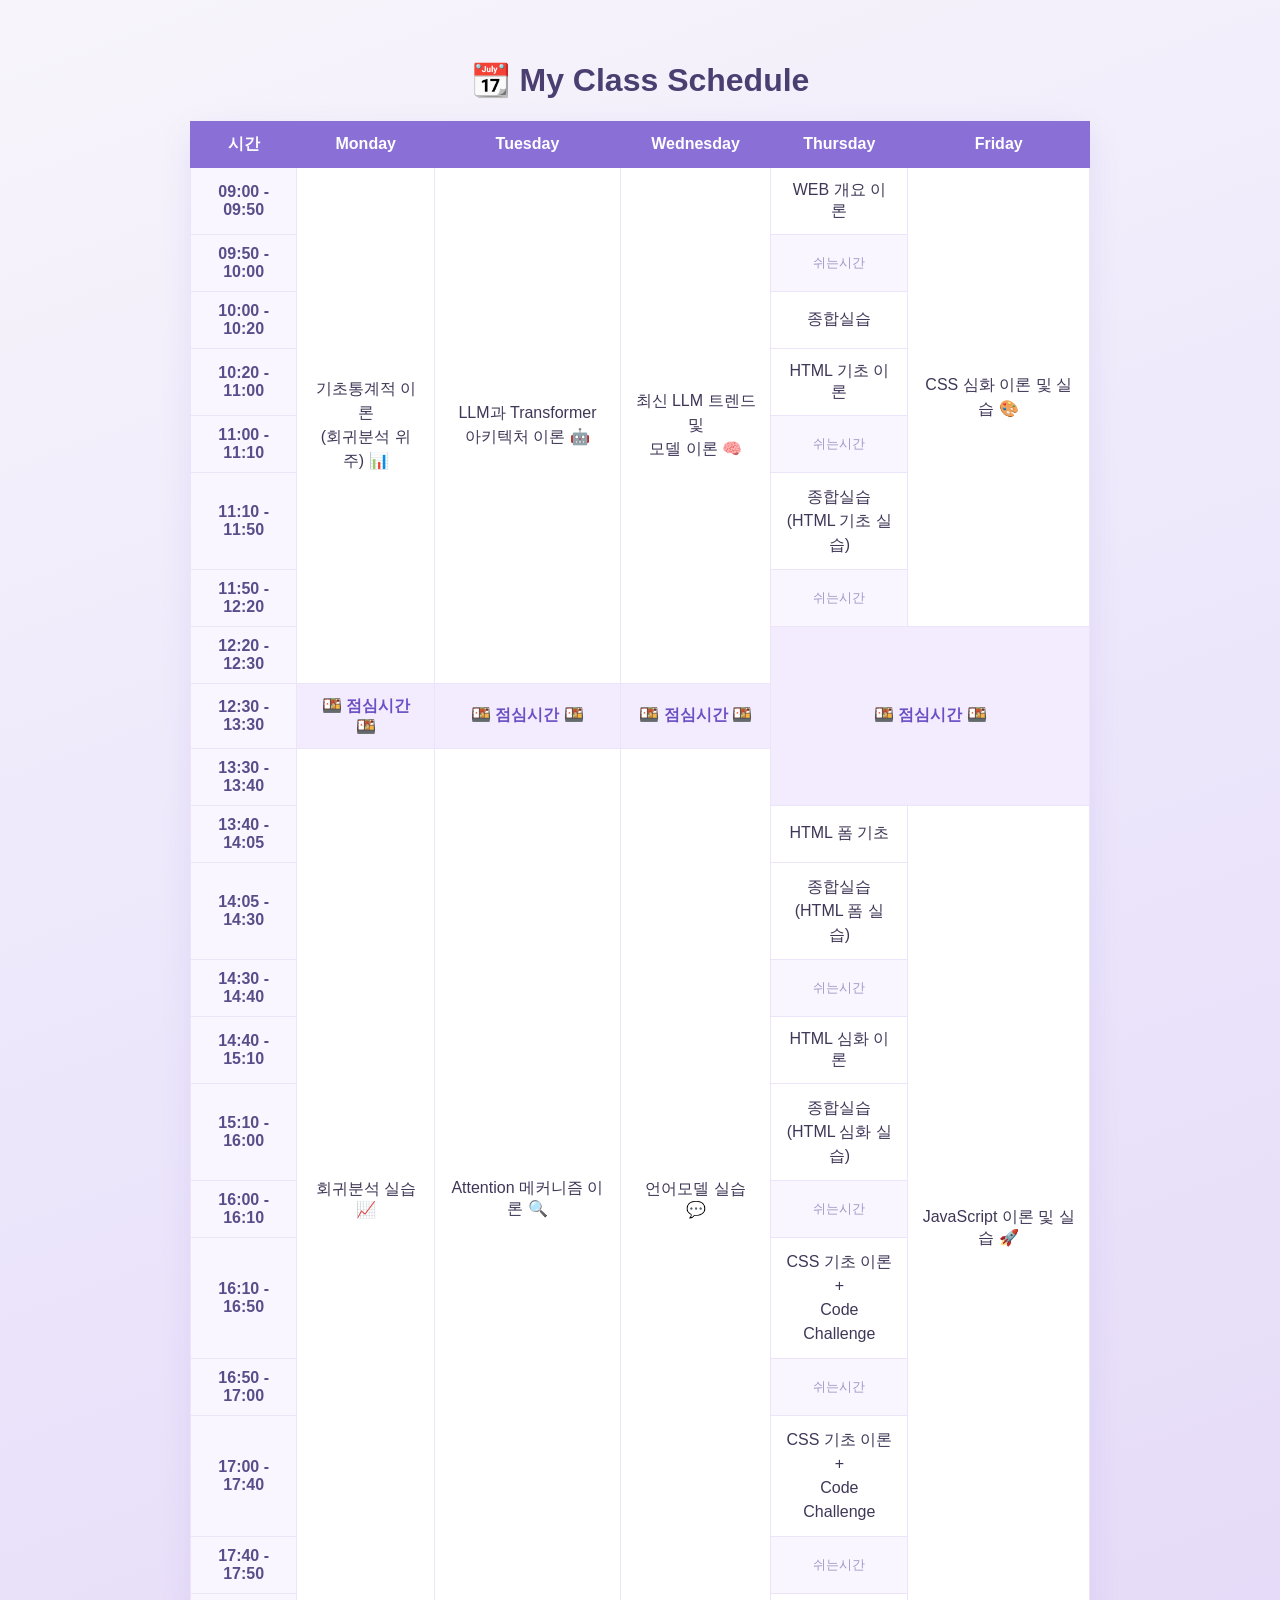
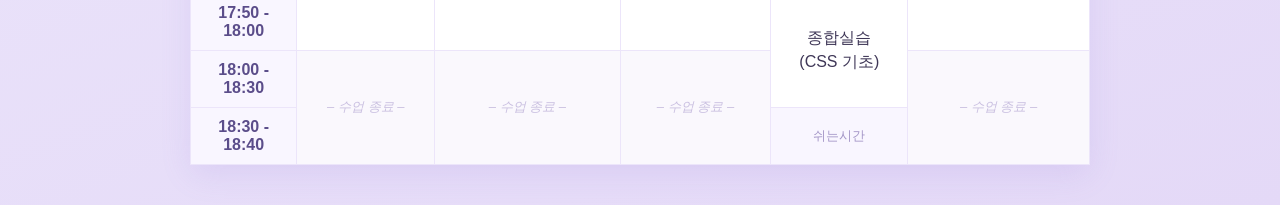
==== html/myClass.html @ 708bec95 "add myClass file" ====
<!DOCTYPE html>
<html lang="ko">
<head>
    <meta charset="UTF-8">
    <meta name="viewport" content="width=device-width, initial-scale=1.0">
    <title>나의 강의 시간표</title>
</head>
<body style="margin:0; padding:40px 20px; font-family:'Pretendard','Apple SD Gothic Neo','Malgun Gothic',sans-serif; background:linear-gradient(160deg, #f7f5fb 0%, #ece6fb 50%, #e4d9f7 100%); color:#3f3757;">
    <div style="max-width:900px; margin:0 auto;">
        <h1 style="text-align:center; color:#4b3f72;">📆 My Class Schedule</h1>

        <table style="width:100%; border-collapse:collapse; background:#ffffff; border-radius:14px; box-shadow:0 10px 30px rgba(150,120,220,0.15);">
            <thead>
                <tr style="background:#8a6fd6;">
                    <th style="padding:12px; color:#ffffff; border:1px solid #8a6fd6;">시간</th>
                    <th style="padding:12px; color:#ffffff; border:1px solid #8a6fd6;">Monday</th>
                    <th style="padding:12px; color:#ffffff; border:1px solid #8a6fd6;">Tuesday</th>
                    <th style="padding:12px; color:#ffffff; border:1px solid #8a6fd6;">Wednesday</th>
                    <th style="padding:12px; color:#ffffff; border:1px solid #8a6fd6;">Thursday</th>
                    <th style="padding:12px; color:#ffffff; border:1px solid #8a6fd6;">Friday</th>
                </tr>
            </thead>
            <tbody>
                <tr>
                    <td style="padding:10px 14px; background:#f9f6ff; color:#5b4d8a; font-weight:600; border:1px solid #ece5fa; text-align:center;">09:00 - 09:50</td>
                    <td rowspan="8" style="padding:12px 14px; background:#ffffff; color:#3f3757; border:1px solid #ece5fa; text-align:center; line-height:1.5;">기초통계적 이론<br>(회귀분석 위주) 📊</td>
                    <td rowspan="8" style="padding:12px 14px; background:#ffffff; color:#3f3757; border:1px solid #ece5fa; text-align:center; line-height:1.5;">LLM과 Transformer<br>아키텍처 이론 🤖</td>
                    <td rowspan="8" style="padding:12px 14px; background:#ffffff; color:#3f3757; border:1px solid #ece5fa; text-align:center; line-height:1.5;">최신 LLM 트렌드 및<br>모델 이론 🧠</td>
                    <td style="padding:12px 14px; background:#ffffff; color:#3f3757; border:1px solid #ece5fa; text-align:center;">WEB 개요 이론</td>
                    <td rowspan="7" style="padding:12px 14px; background:#ffffff; color:#3f3757; border:1px solid #ece5fa; text-align:center; line-height:1.5;">CSS 심화 이론 및 실습 🎨</td>
                </tr>
                <tr>
                    <td style="padding:10px 14px; background:#f9f6ff; color:#5b4d8a; font-weight:600; border:1px solid #ece5fa; text-align:center;">09:50 - 10:00</td>
                    <td style="padding:8px 14px; background:#f9f6ff; color:#a496c7; font-size:13px; border:1px solid #ece5fa; text-align:center;">쉬는시간</td>
                </tr>
                <tr>
                    <td style="padding:10px 14px; background:#f9f6ff; color:#5b4d8a; font-weight:600; border:1px solid #ece5fa; text-align:center;">10:00 - 10:20</td>
                    <td style="padding:12px 14px; background:#ffffff; color:#3f3757; border:1px solid #ece5fa; text-align:center;">종합실습</td>
                </tr>
                <tr>
                    <td style="padding:10px 14px; background:#f9f6ff; color:#5b4d8a; font-weight:600; border:1px solid #ece5fa; text-align:center;">10:20 - 11:00</td>
                    <td style="padding:12px 14px; background:#ffffff; color:#3f3757; border:1px solid #ece5fa; text-align:center;">HTML 기초 이론</td>
                </tr>
                <tr>
                    <td style="padding:10px 14px; background:#f9f6ff; color:#5b4d8a; font-weight:600; border:1px solid #ece5fa; text-align:center;">11:00 - 11:10</td>
                    <td style="padding:8px 14px; background:#f9f6ff; color:#a496c7; font-size:13px; border:1px solid #ece5fa; text-align:center;">쉬는시간</td>
                </tr>
                <tr>
                    <td style="padding:10px 14px; background:#f9f6ff; color:#5b4d8a; font-weight:600; border:1px solid #ece5fa; text-align:center;">11:10 - 11:50</td>
                    <td style="padding:12px 14px; background:#ffffff; color:#3f3757; border:1px solid #ece5fa; text-align:center; line-height:1.5;">종합실습<br>(HTML 기초 실습)</td>
                </tr>
                <tr>
                    <td style="padding:10px 14px; background:#f9f6ff; color:#5b4d8a; font-weight:600; border:1px solid #ece5fa; text-align:center;">11:50 - 12:20</td>
                    <td style="padding:8px 14px; background:#f9f6ff; color:#a496c7; font-size:13px; border:1px solid #ece5fa; text-align:center;">쉬는시간</td>
                </tr>
                <tr>
                    <td style="padding:10px 14px; background:#f9f6ff; color:#5b4d8a; font-weight:600; border:1px solid #ece5fa; text-align:center;">12:20 - 12:30</td>
                    <td colspan="2" rowspan="3" style="padding:12px 14px; background:#f3ecff; color:#6d4fc4; font-weight:700; border:1px solid #ece5fa; text-align:center;">🍱 점심시간 🍱</td>
                </tr>
                <tr>
                    <td style="padding:10px 14px; background:#f9f6ff; color:#5b4d8a; font-weight:600; border:1px solid #ece5fa; text-align:center;">12:30 - 13:30</td>
                    <td style="padding:12px 14px; background:#f3ecff; color:#6d4fc4; font-weight:700; border:1px solid #ece5fa; text-align:center;">🍱 점심시간 🍱</td>
                    <td style="padding:12px 14px; background:#f3ecff; color:#6d4fc4; font-weight:700; border:1px solid #ece5fa; text-align:center;">🍱 점심시간 🍱</td>
                    <td style="padding:12px 14px; background:#f3ecff; color:#6d4fc4; font-weight:700; border:1px solid #ece5fa; text-align:center;">🍱 점심시간 🍱</td>
                </tr>
                <tr>
                    <td style="padding:10px 14px; background:#f9f6ff; color:#5b4d8a; font-weight:600; border:1px solid #ece5fa; text-align:center;">13:30 - 13:40</td>
                    <td rowspan="12" style="padding:12px 14px; background:#ffffff; color:#3f3757; border:1px solid #ece5fa; text-align:center;">회귀분석 실습 📈</td>
                    <td rowspan="12" style="padding:12px 14px; background:#ffffff; color:#3f3757; border:1px solid #ece5fa; text-align:center;">Attention 메커니즘 이론 🔍</td>
                    <td rowspan="12" style="padding:12px 14px; background:#ffffff; color:#3f3757; border:1px solid #ece5fa; text-align:center;">언어모델 실습 💬</td>
                </tr>
                <tr>
                    <td style="padding:10px 14px; background:#f9f6ff; color:#5b4d8a; font-weight:600; border:1px solid #ece5fa; text-align:center;">13:40 - 14:05</td>
                    <td style="padding:12px 14px; background:#ffffff; color:#3f3757; border:1px solid #ece5fa; text-align:center;">HTML 폼 기초</td>
                    <td rowspan="11" style="padding:12px 14px; background:#ffffff; color:#3f3757; border:1px solid #ece5fa; text-align:center;">JavaScript 이론 및 실습 🚀</td>
                </tr>
                <tr>
                    <td style="padding:10px 14px; background:#f9f6ff; color:#5b4d8a; font-weight:600; border:1px solid #ece5fa; text-align:center;">14:05 - 14:30</td>
                    <td style="padding:12px 14px; background:#ffffff; color:#3f3757; border:1px solid #ece5fa; text-align:center; line-height:1.5;">종합실습<br>(HTML 폼 실습)</td>
                </tr>
                <tr>
                    <td style="padding:10px 14px; background:#f9f6ff; color:#5b4d8a; font-weight:600; border:1px solid #ece5fa; text-align:center;">14:30 - 14:40</td>
                    <td style="padding:8px 14px; background:#f9f6ff; color:#a496c7; font-size:13px; border:1px solid #ece5fa; text-align:center;">쉬는시간</td>
                </tr>
                <tr>
                    <td style="padding:10px 14px; background:#f9f6ff; color:#5b4d8a; font-weight:600; border:1px solid #ece5fa; text-align:center;">14:40 - 15:10</td>
                    <td style="padding:12px 14px; background:#ffffff; color:#3f3757; border:1px solid #ece5fa; text-align:center;">HTML 심화 이론</td>
                </tr>
                <tr>
                    <td style="padding:10px 14px; background:#f9f6ff; color:#5b4d8a; font-weight:600; border:1px solid #ece5fa; text-align:center;">15:10 - 16:00</td>
                    <td style="padding:12px 14px; background:#ffffff; color:#3f3757; border:1px solid #ece5fa; text-align:center; line-height:1.5;">종합실습<br>(HTML 심화 실습)</td>
                </tr>
                <tr>
                    <td style="padding:10px 14px; background:#f9f6ff; color:#5b4d8a; font-weight:600; border:1px solid #ece5fa; text-align:center;">16:00 - 16:10</td>
                    <td style="padding:8px 14px; background:#f9f6ff; color:#a496c7; font-size:13px; border:1px solid #ece5fa; text-align:center;">쉬는시간</td>
                </tr>
                <tr>
                    <td style="padding:10px 14px; background:#f9f6ff; color:#5b4d8a; font-weight:600; border:1px solid #ece5fa; text-align:center;">16:10 - 16:50</td>
                    <td style="padding:12px 14px; background:#ffffff; color:#3f3757; border:1px solid #ece5fa; text-align:center; line-height:1.5;">CSS 기초 이론 +<br>Code Challenge</td>
                </tr>
                <tr>
                    <td style="padding:10px 14px; background:#f9f6ff; color:#5b4d8a; font-weight:600; border:1px solid #ece5fa; text-align:center;">16:50 - 17:00</td>
                    <td style="padding:8px 14px; background:#f9f6ff; color:#a496c7; font-size:13px; border:1px solid #ece5fa; text-align:center;">쉬는시간</td>
                </tr>
                <tr>
                    <td style="padding:10px 14px; background:#f9f6ff; color:#5b4d8a; font-weight:600; border:1px solid #ece5fa; text-align:center;">17:00 - 17:40</td>
                    <td style="padding:12px 14px; background:#ffffff; color:#3f3757; border:1px solid #ece5fa; text-align:center; line-height:1.5;">CSS 기초 이론 +<br>Code Challenge</td>
                </tr>
                <tr>
                    <td style="padding:10px 14px; background:#f9f6ff; color:#5b4d8a; font-weight:600; border:1px solid #ece5fa; text-align:center;">17:40 - 17:50</td>
                    <td style="padding:8px 14px; background:#f9f6ff; color:#a496c7; font-size:13px; border:1px solid #ece5fa; text-align:center;">쉬는시간</td>
                </tr>
                <tr>
                    <td style="padding:10px 14px; background:#f9f6ff; color:#5b4d8a; font-weight:600; border:1px solid #ece5fa; text-align:center;">17:50 - 18:00</td>
                    <td rowspan="2" style="padding:12px 14px; background:#ffffff; color:#3f3757; border:1px solid #ece5fa; text-align:center; line-height:1.5;">종합실습<br>(CSS 기초)</td>
                </tr>
                <tr>
                    <td style="padding:10px 14px; background:#f9f6ff; color:#5b4d8a; font-weight:600; border:1px solid #ece5fa; text-align:center;">18:00 - 18:30</td>
                    <td rowspan="2" style="padding:8px 14px; background:#faf8fd; color:#c9bfe0; font-size:13px; font-style:italic; border:1px solid #ece5fa; text-align:center;">– 수업 종료 –</td>
                    <td rowspan="2" style="padding:8px 14px; background:#faf8fd; color:#c9bfe0; font-size:13px; font-style:italic; border:1px solid #ece5fa; text-align:center;">– 수업 종료 –</td>
                    <td rowspan="2" style="padding:8px 14px; background:#faf8fd; color:#c9bfe0; font-size:13px; font-style:italic; border:1px solid #ece5fa; text-align:center;">– 수업 종료 –</td>
                    <td rowspan="2" style="padding:8px 14px; background:#faf8fd; color:#c9bfe0; font-size:13px; font-style:italic; border:1px solid #ece5fa; text-align:center;">– 수업 종료 –</td>
                </tr>
                <tr>
                    <td style="padding:10px 14px; background:#f9f6ff; color:#5b4d8a; font-weight:600; border:1px solid #ece5fa; text-align:center;">18:30 - 18:40</td>
                    <td style="padding:8px 14px; background:#f9f6ff; color:#a496c7; font-size:13px; border:1px solid #ece5fa; text-align:center;">쉬는시간</td>
                </tr>
            </tbody>
        </table>
    </div>
</body>
</html>
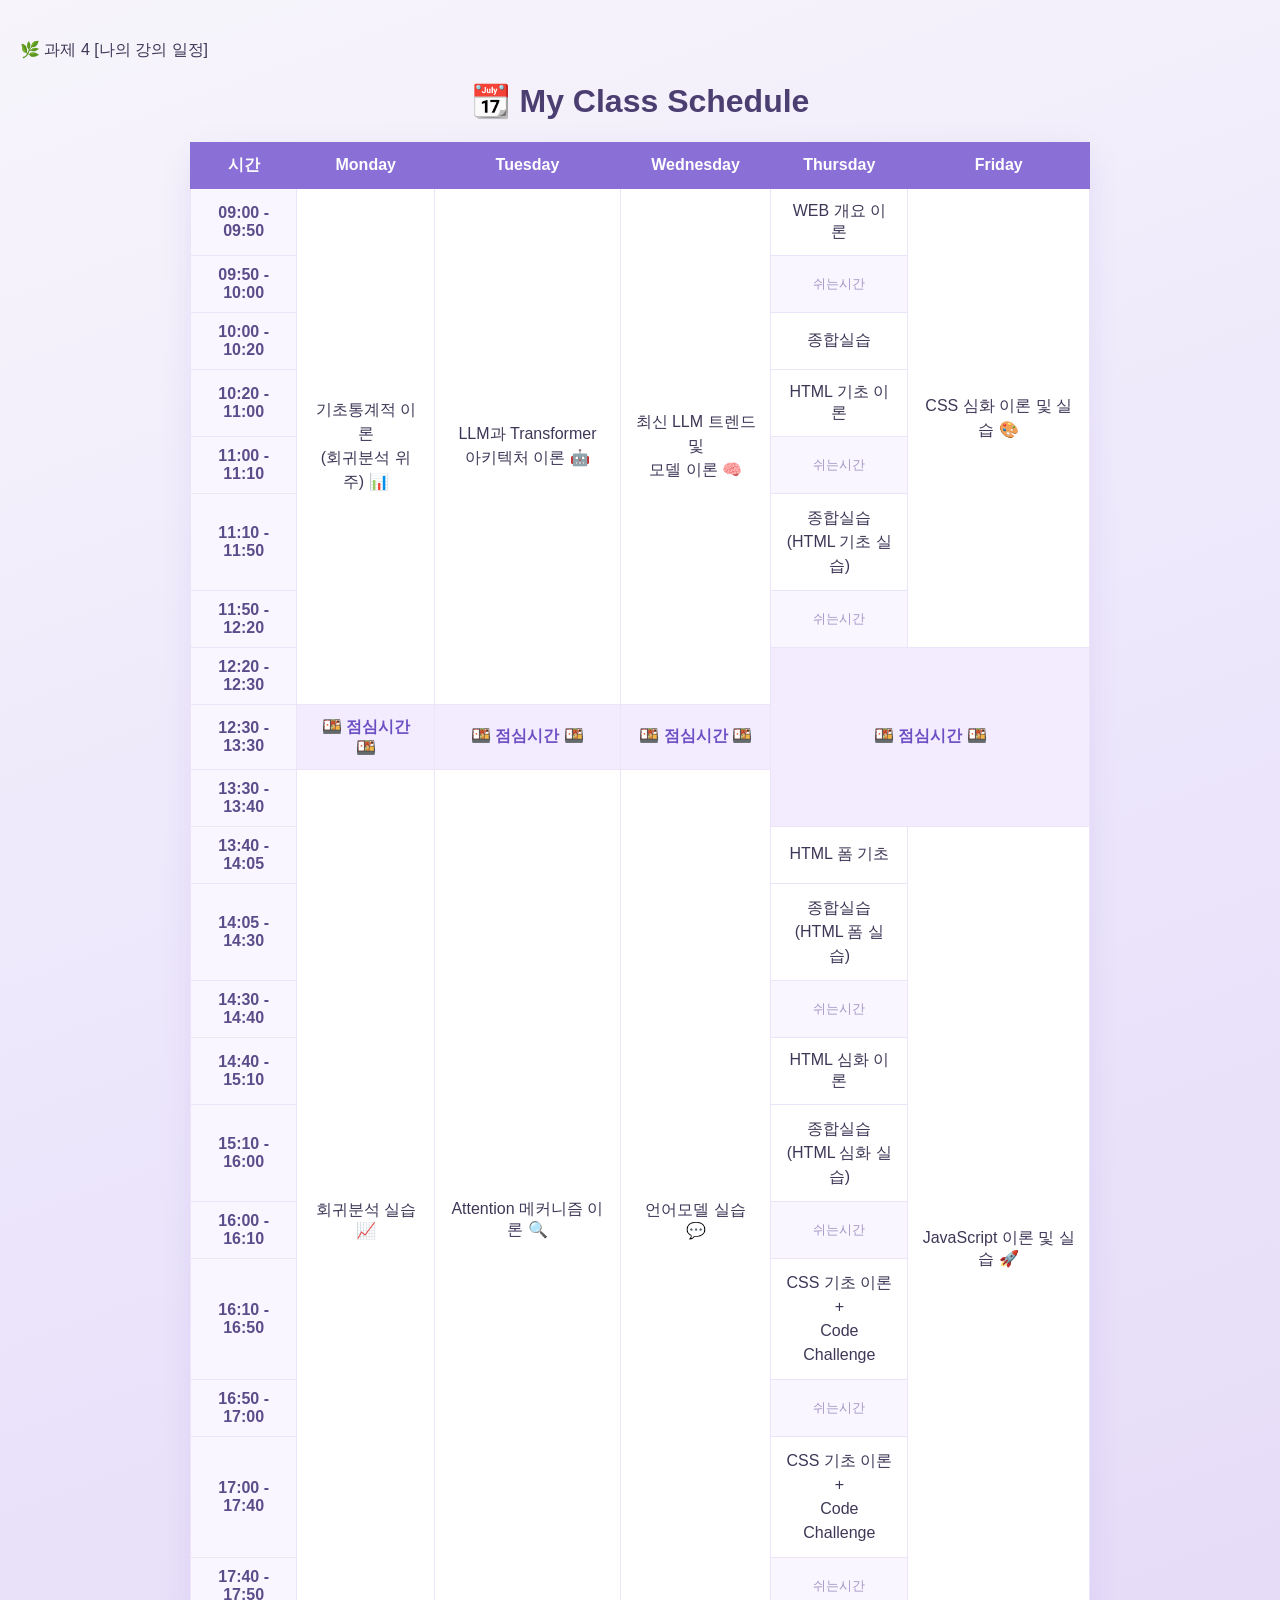
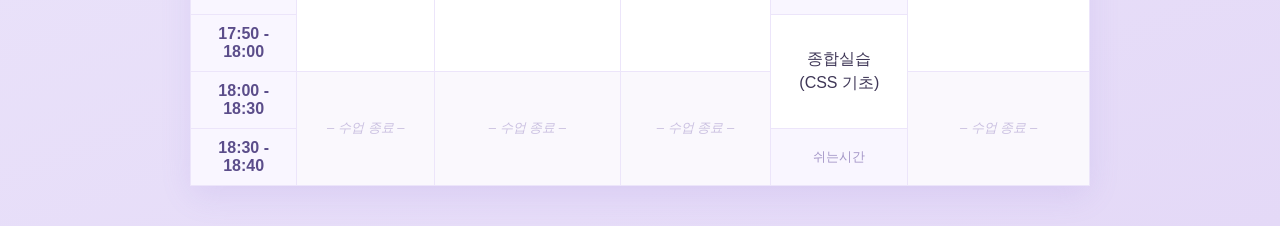
==== commit aa75f2b4: "add label" ====
--- a/html/myClass.html
+++ b/html/myClass.html
@@ -4,6 +4,8 @@
     <meta charset="UTF-8">
     <meta name="viewport" content="width=device-width, initial-scale=1.0">
     <title>나의 강의 시간표</title>
+    <div class="badge">🌿 과제 4 [나의 강의 일정]</div>
+
 </head>
 <body style="margin:0; padding:40px 20px; font-family:'Pretendard','Apple SD Gothic Neo','Malgun Gothic',sans-serif; background:linear-gradient(160deg, #f7f5fb 0%, #ece6fb 50%, #e4d9f7 100%); color:#3f3757;">
     <div style="max-width:900px; margin:0 auto;">
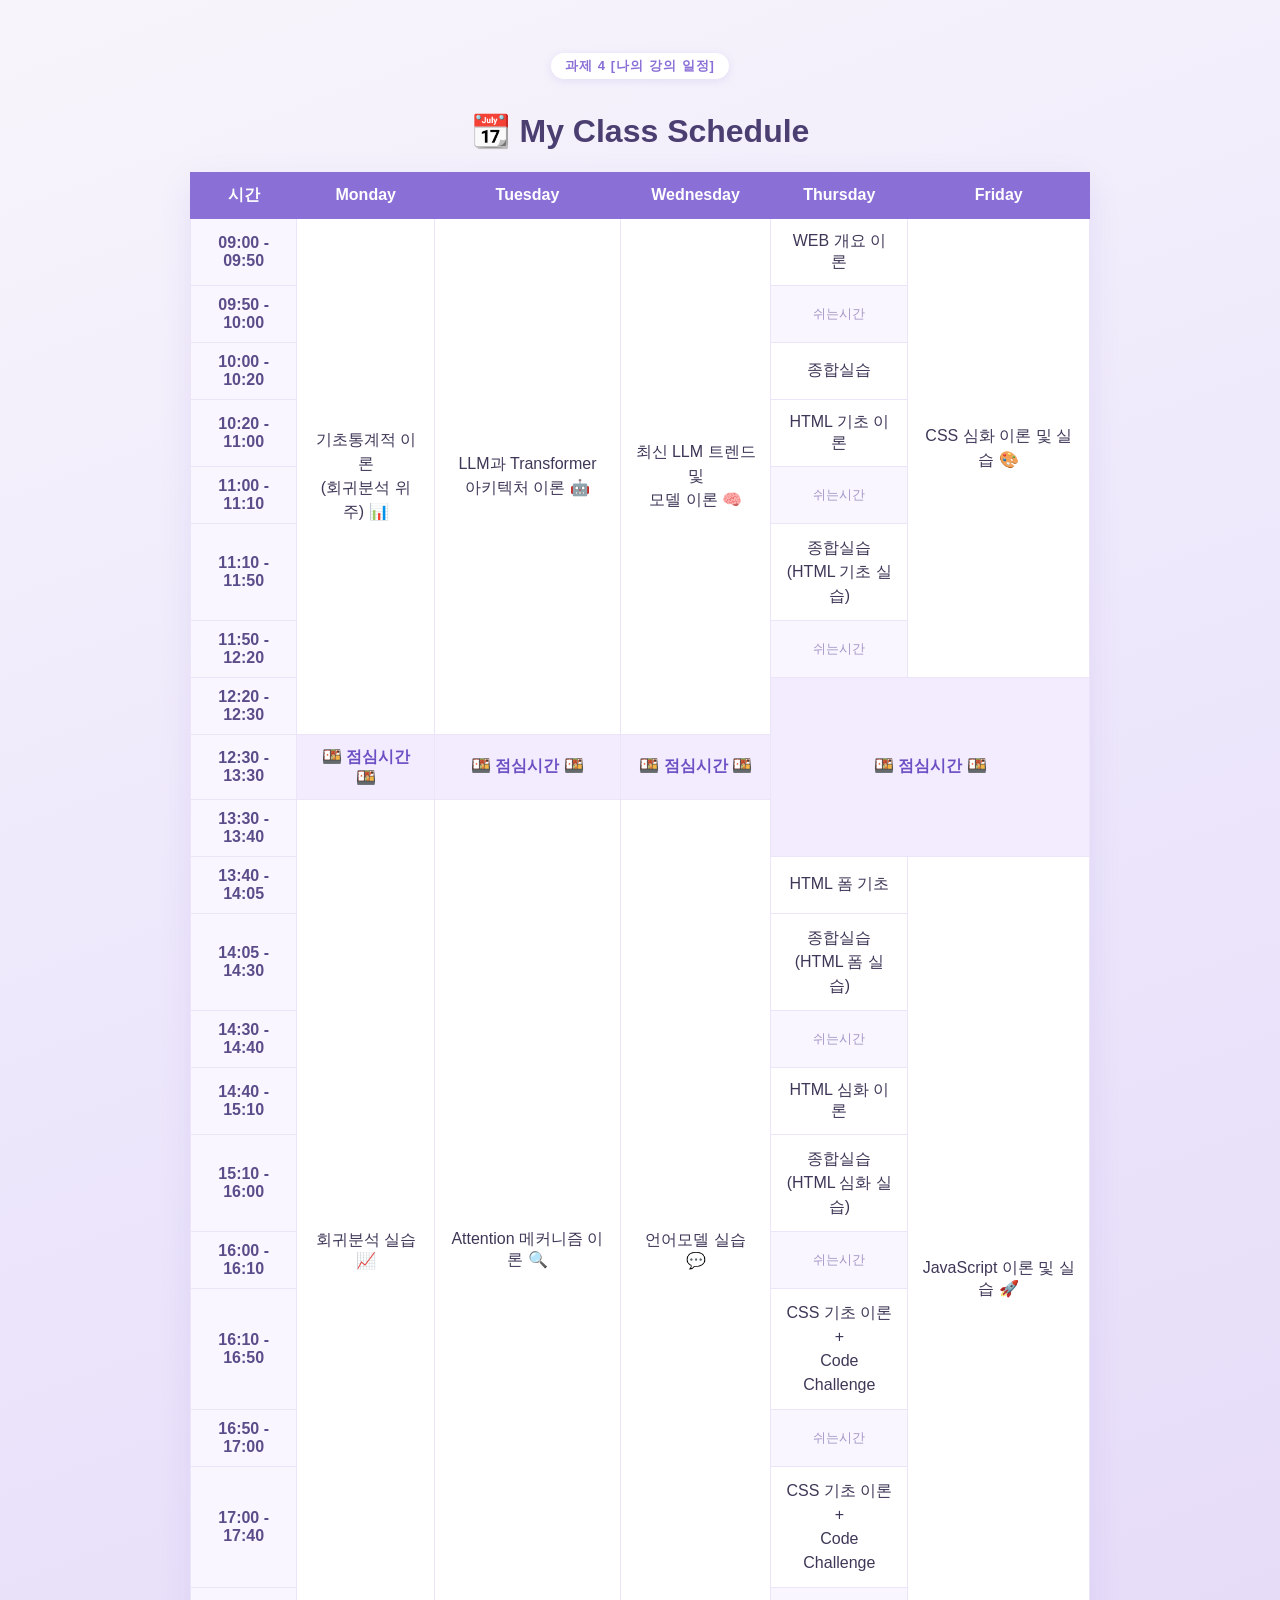
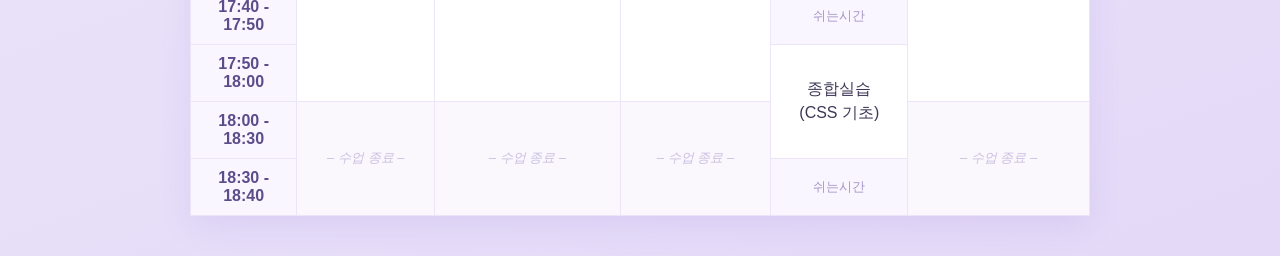
==== commit dda7d338: "myTrip and other small edits" ====
--- a/html/myClass.html
+++ b/html/myClass.html
@@ -4,11 +4,12 @@
     <meta charset="UTF-8">
     <meta name="viewport" content="width=device-width, initial-scale=1.0">
     <title>나의 강의 시간표</title>
-    <div class="badge">🌿 과제 4 [나의 강의 일정]</div>
-
 </head>
 <body style="margin:0; padding:40px 20px; font-family:'Pretendard','Apple SD Gothic Neo','Malgun Gothic',sans-serif; background:linear-gradient(160deg, #f7f5fb 0%, #ece6fb 50%, #e4d9f7 100%); color:#3f3757;">
     <div style="max-width:900px; margin:0 auto;">
+        <div style="text-align:center;">
+            <p style="display:inline-block; padding:4px 14px; margin-bottom:12px; border-radius:999px; background:#ffffff; color:#8a6fd6; font-size:13px; font-weight:600; letter-spacing:0.08em; text-transform:uppercase; box-shadow:0 2px 8px rgba(138,111,214,0.15);"> 과제 4 [나의 강의 일정]</p>
+        </div>
         <h1 style="text-align:center; color:#4b3f72;">📆 My Class Schedule</h1>
 
         <table style="width:100%; border-collapse:collapse; background:#ffffff; border-radius:14px; box-shadow:0 10px 30px rgba(150,120,220,0.15);">
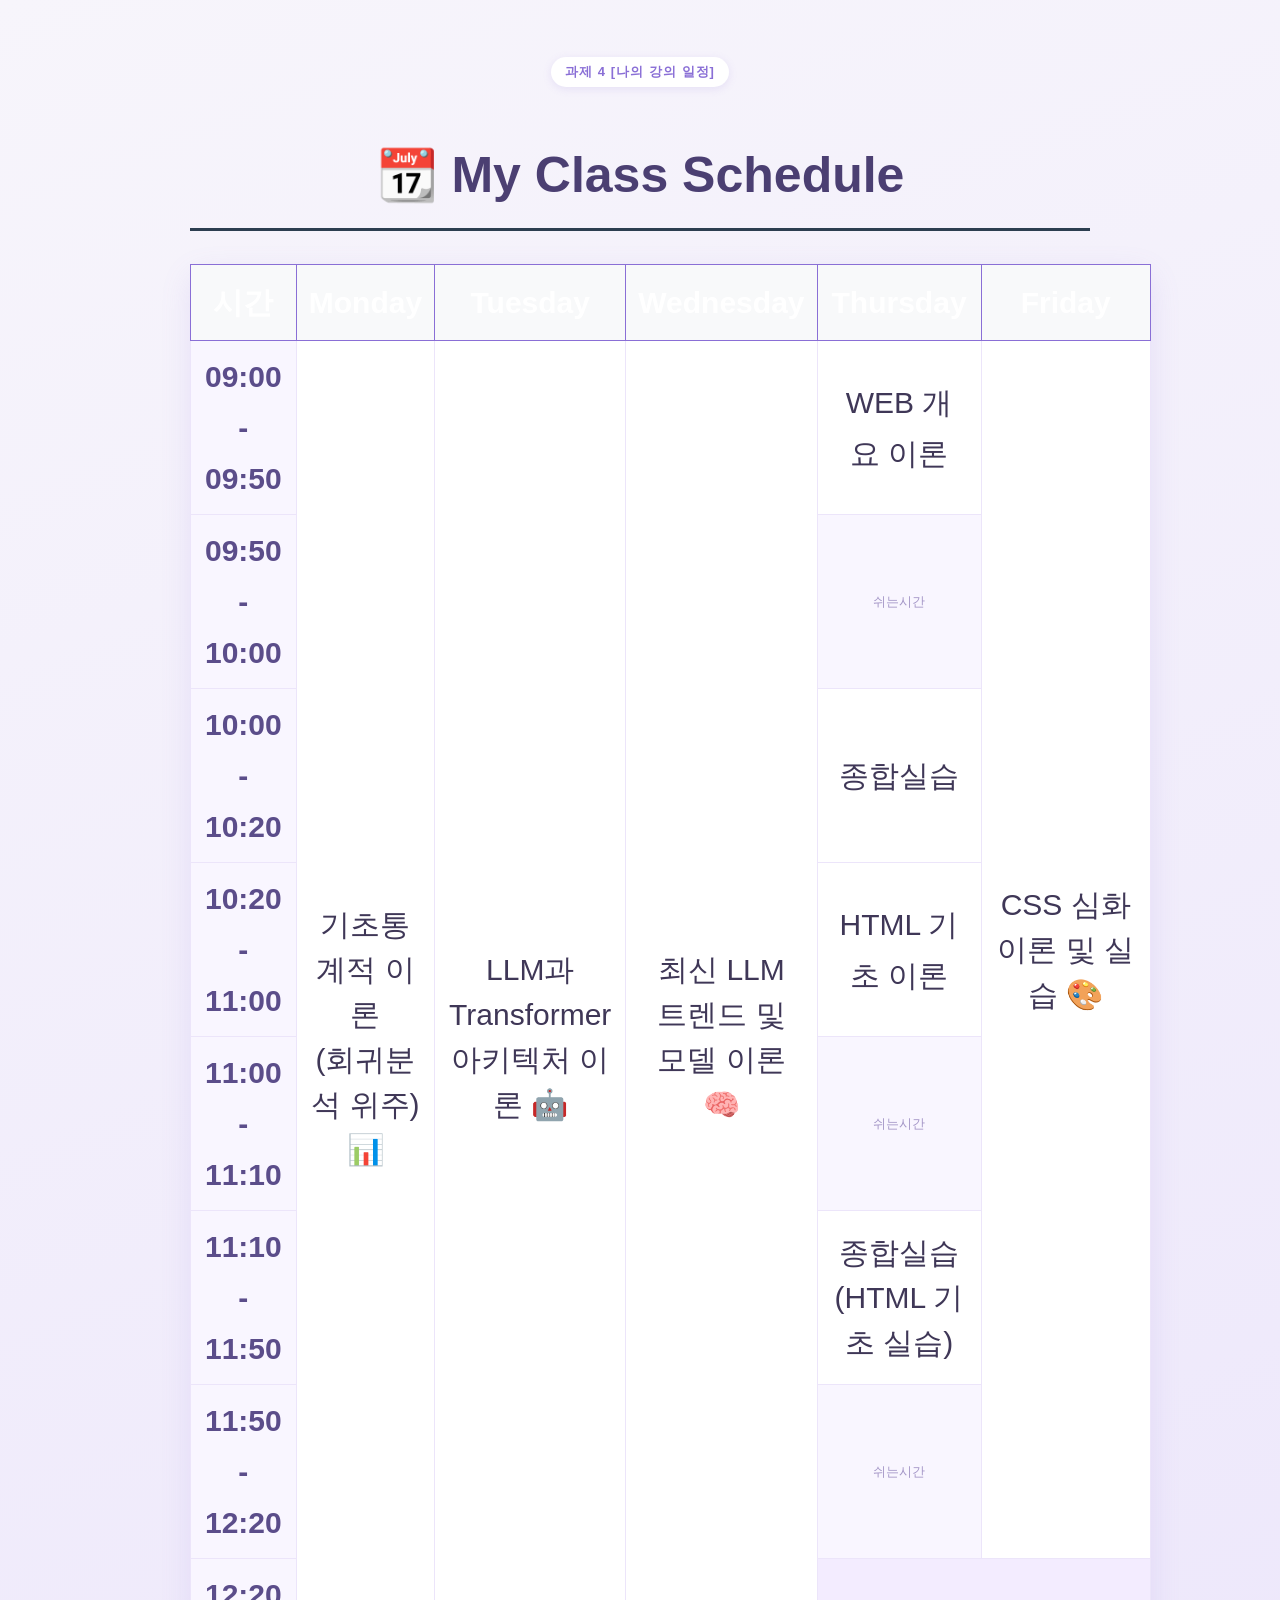
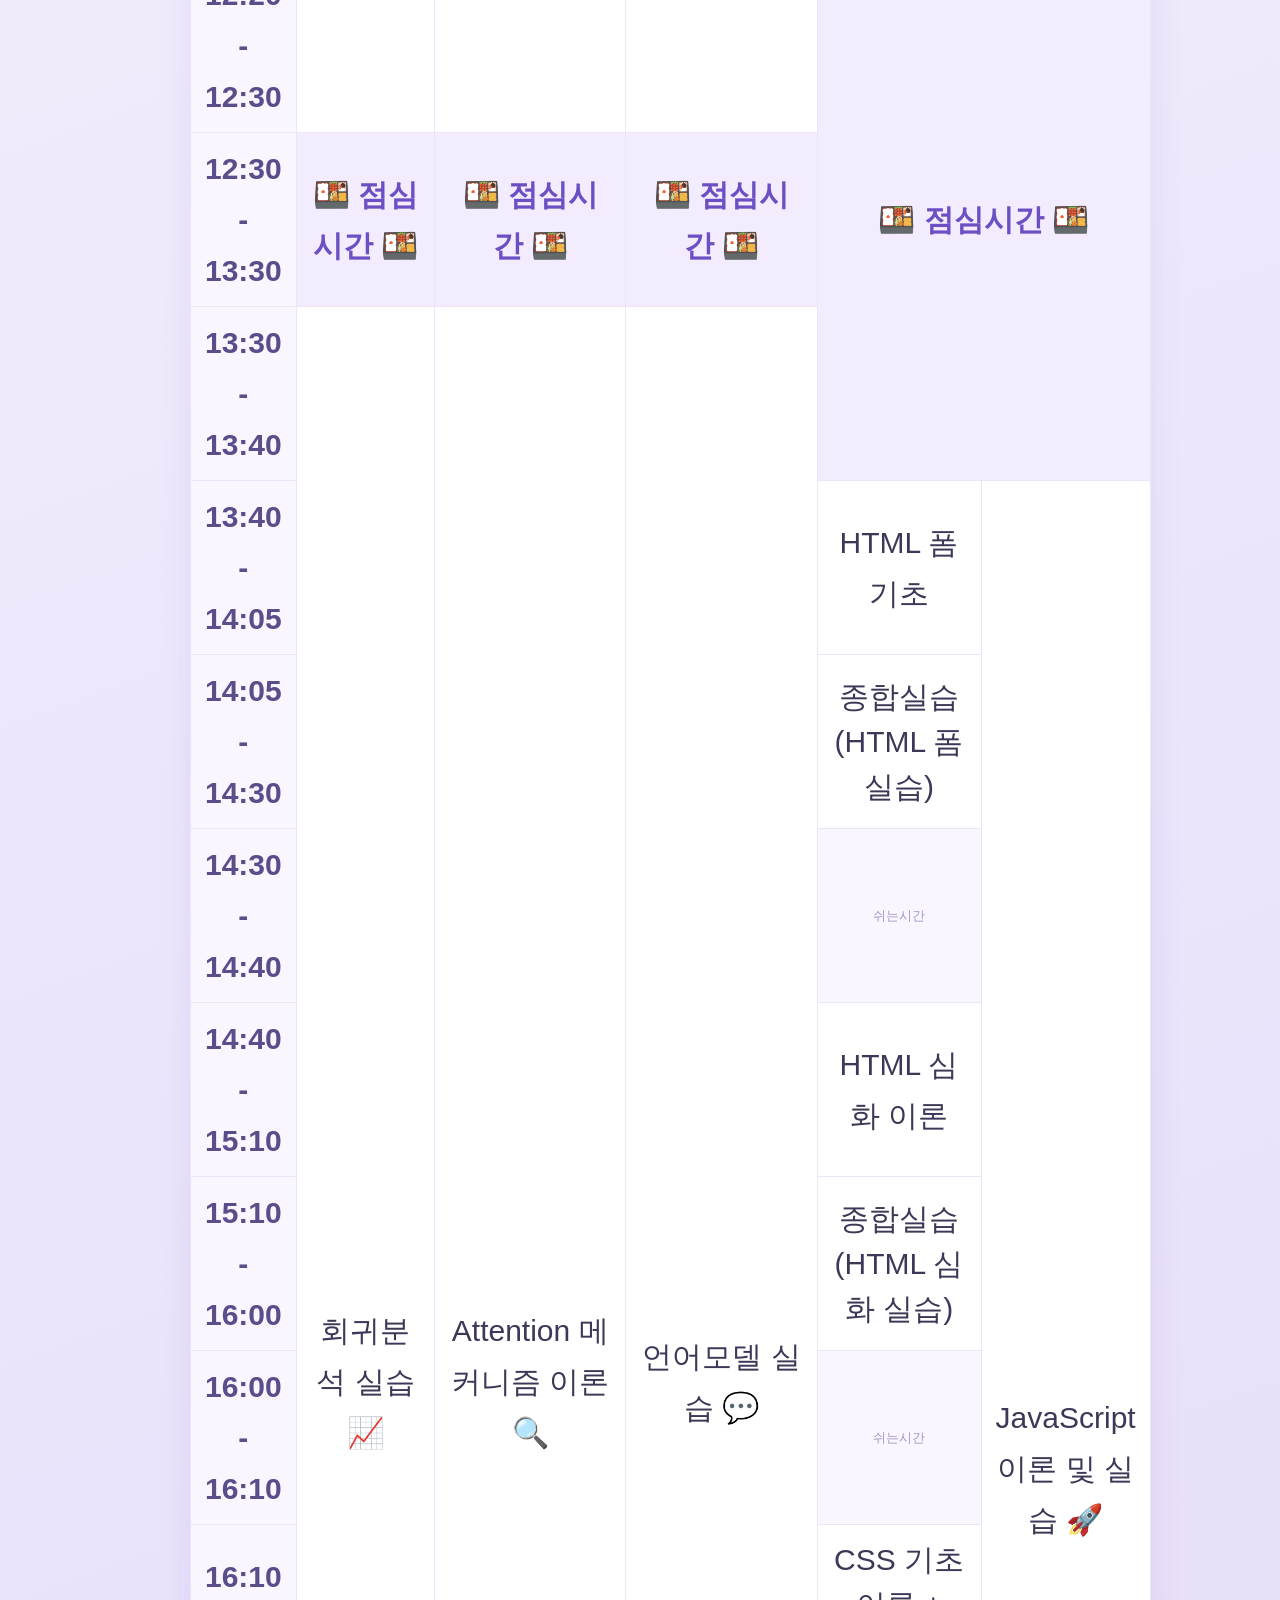
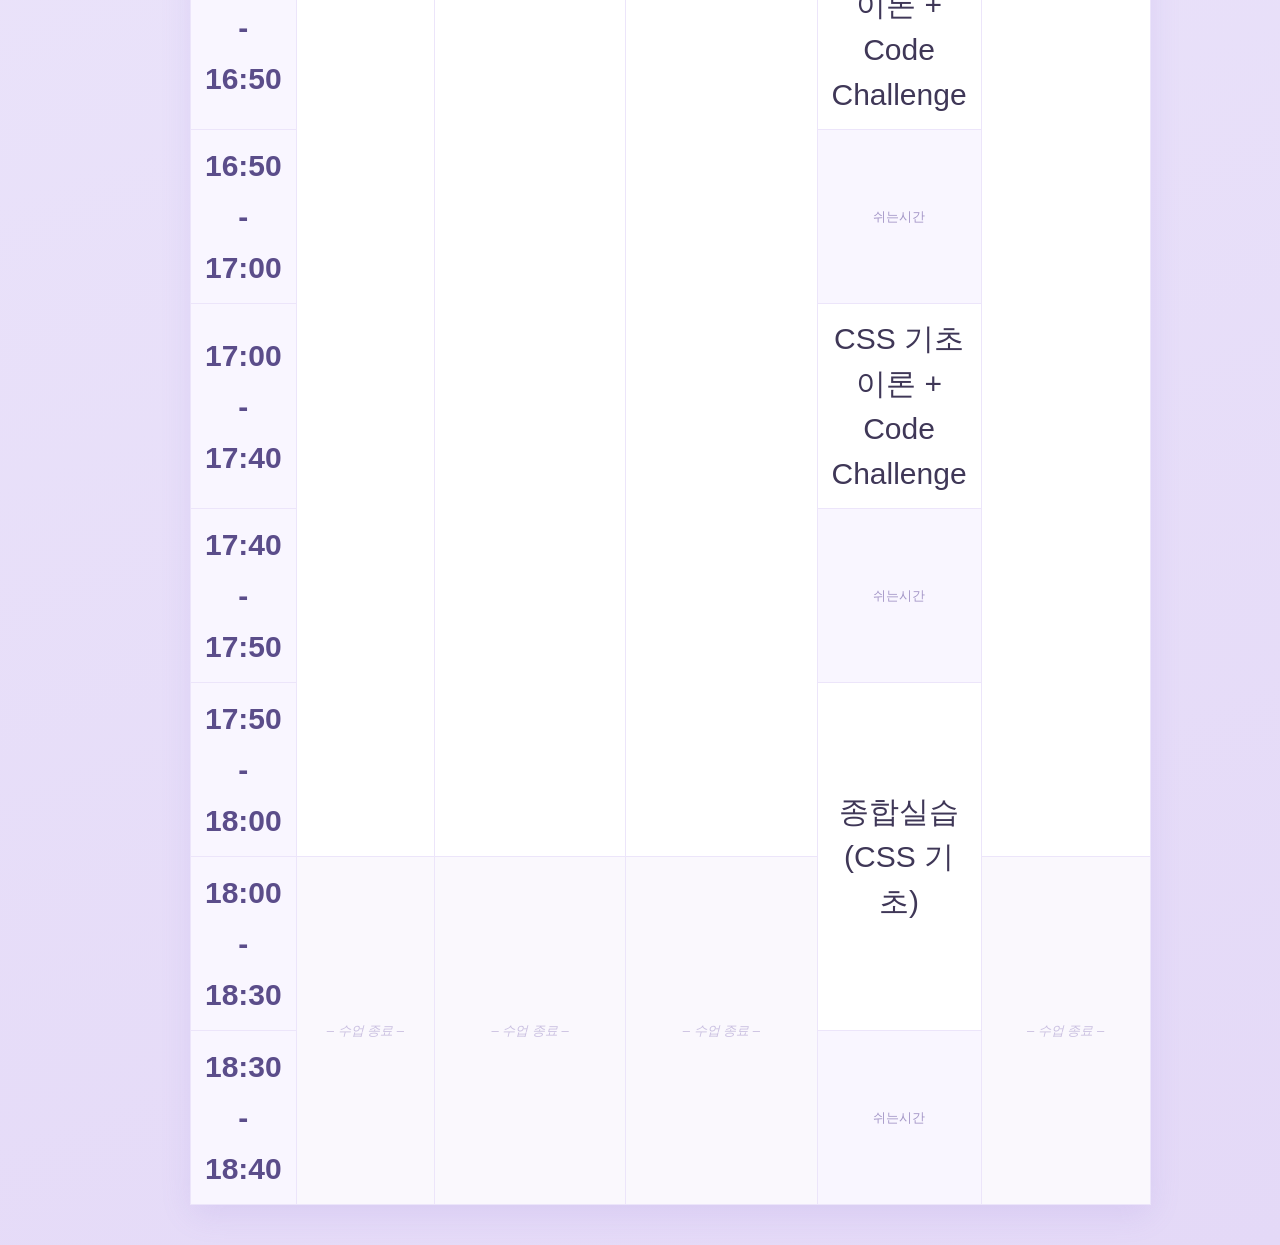
==== commit cc5bc4c9: "style.css 추가 및 링크" ====
--- a/html/myClass.html
+++ b/html/myClass.html
@@ -4,6 +4,7 @@
     <meta charset="UTF-8">
     <meta name="viewport" content="width=device-width, initial-scale=1.0">
     <title>나의 강의 시간표</title>
+    <link rel="stylesheet" href="../css/style.css">
 </head>
 <body style="margin:0; padding:40px 20px; font-family:'Pretendard','Apple SD Gothic Neo','Malgun Gothic',sans-serif; background:linear-gradient(160deg, #f7f5fb 0%, #ece6fb 50%, #e4d9f7 100%); color:#3f3757;">
     <div style="max-width:900px; margin:0 auto;">
--- a/css/style.css
+++ b/css/style.css
@@ -0,0 +1,354 @@
+/* ==========================================================================
+   [미션 1] 구글 폰트 불러오기
+   ========================================================================== */
+/* 구글 폰트 서버에서 Noto Sans KR(400:기본, 700:두껍게) 글꼴을 로드합니다. */
+@import url('https://fonts.googleapis.com/css2?family=Sunflower:wght@400;700&display=swap');
+
+/* 전체 페이지 글꼴 및 배경 기본 설정 */
+body {
+    font-family: 'Sunflower', 고딕체; /* 구글 폰트를 적용하고, 실패 시 기본 고딕체 사용 */
+    line-height: 1.7;                  /* 줄간격을 넓혀 가독성 확보 */
+    color: #3c3c3c;                  /* 너무 완전한 검은색(#000)보다 눈이 편한 짙은 회색 */
+    background-color: #eeeeee;       /* 완전 흰색보다 부드러운 아이보리빛 미색 */
+    font-size: 30px;
+}
+
+/* 메인 제목 스타일 (h1) */
+h1 {
+    color: #2c3e50;         /* 신뢰감을 주는 짙은 남색(Navy) */
+    font-size: 50px;           /* 글자 크기 */
+    padding-bottom: 10px;     /* 밑줄과 글자 사이의 여백 */
+    border-bottom: 3px solid #2c3e50; /* 제목 아래에 도톰한 메인 컬러 선 추가 */
+}
+
+/* 부제목 h2: 꽉 찬 한 줄 띠지 느낌 (주요 구역 구분) */
+h2 {
+    color: #2c3e50;             /* 메인 남색 적용 */
+    font-size: 42px;           /* h1보다 조금 작은 크기 */
+    background-color: #ecf0f1;  /* 밝은 회색 배경색으로 한 줄을 채움 */
+    padding: 10px 15px;         /* 박스 내부 여백 (상하 10px, 좌우 15px) */
+    border-left: 5px solid #16a085; /* 왼쪽에 포인트가 되는 청록색 두꺼운 선 추가 */
+    margin-top: 40px;           /* 위쪽 콘텐츠와 충분한 거리 확보 */
+    margin-bottom: 15px;        /* 아래쪽 콘텐츠와의 간격 */
+}
+
+/* 소제목 h3: 말머리 기호(💡/📌 등)를 깔끔하게 강조하는 밑줄 형태 */
+h3 {
+    color: #16a085;             /* 포인트 청록색 적용 */
+    font-size: 38px;           /* 본문보다 약간 큰 크기 */
+    padding-bottom: 5px;        /* 밑줄과의 간격 */
+    border-bottom: 2px solid #16a085; /* 아래쪽에 깔끔한 실선 추가 */
+    margin-top: 25px;
+    margin-bottom: 10px;
+}
+
+/* 본문 텍스트 링크 스타일 */
+a {
+    color: #2980b9;         /* 링크는 선명한 파란색 */
+    text-decoration: none;  /* 밑줄 제거하여 깔끔하게 처리 */
+}
+
+/* 마우스를 올렸을 때만 밑줄이 생기도록 설정 (Hover 가상 클래스 맛보기) */
+a:hover {
+    text-decoration: underline;
+}
+
+/* ==========================================================================
+   [미션 2] 실습과제 박스 모델의 이해
+   ========================================================================== */
+
+/* 박스 크기 계산법 고정 */
+* {
+    box-sizing: border-box;
+}
+
+/* 전체 화면 폭 제한 및 중앙 정렬 (.container) */
+.container {
+    max-width: 1200px;       /* 화면의 최대 가로 폭을 800px로 제한 */
+    margin: 0 auto;         /* 위아래 여백은 0, 좌우는 알아서(auto) 채워 중앙 정렬 */
+    padding: 20px;          /* 브라우저 가장자리에 딱 붙지 않도록 안쪽 여백 추가 */
+}
+
+/* 여행 앨범의 개별 카드 스타일링 (.trip-card) */
+.trip-card {
+    background-color: #ffffff;      /* 카드 배경은 깔끔한 흰색 */
+    border: 1px solid #e0e0e0;      /* 연한 회색 테두리 선 */
+    border-radius: 8px;             /* 모서리를 부드럽게 깎음 */
+    padding: 20px;                  /* 카드 내부 테두리와 콘텐츠 사이의 두툼한 여백 */
+    margin-bottom: 25px;            /* 카드와 카드 사이가 떨어지도록 바깥 아래 여백 추가 */
+    
+    /* 그림자 효과 효과 (선택 사항이지만 박스 모델의 입체감을 주기 좋습니다) */
+    box-shadow: 0 2px 5px rgba(0,0,0,0.05); 
+}
+
+/* 카드 내부의 이미지 조절 */
+.trip-card img {
+    display: block;                 /* 이미지를 블록화하여 아래 글씨와 자연스럽게 줄바꿈 */
+    margin-bottom: 12px;            /* 이미지와 아래 설명 글씨 사이의 여백 */
+    max-width: 100%;                /* 이미지가 부모 박스 밖으로 삐져나가지 않게 방지 */
+    height: auto;
+}
+
+/* 시간표 테이블 정돈 (myClass.html) */
+table {
+    width: 100%;                    /* 테이블이 부모 폭(800px)에 가득 차도록 설정 */
+    border-collapse: collapse;      /* HTML 특유의 겹치고 떨어져 있는 이중 테두리를 하나로 병합 */
+    margin-top: 20px;
+}
+
+th, td {
+    border: 1px solid #dddddd;      /* 얇고 정돈된 테두리 */
+    padding: 12px;                  /* 셀 내부 여백을 늘려 쾌적하게 텍스트 배치 */
+    text-align: center;             /* 글자 중앙 정렬 */
+}
+
+th {
+    background-color: #f8f9fa;      /* 헤더 영역 배경색 지정을 통한 구분 */
+}
+
+/* ==========================================================================
+   [미션 3] 가독성 높은 회원가입 폼
+   ========================================================================== */
+/* 그룹 상자(fieldset)와 제목(legend) 다듬기 */
+fieldset {
+    border: 1px solid #e0e0e0;      /* 딱딱한 검은 선을 연한 회색 실선으로 변경 */
+    border-radius: 6px;             /* 모서리를 둥글게 처리 */
+    padding: 20px;                  /* 그룹 상자 내부 여백을 두툼하게 설정 */
+    margin-bottom: 20px;            /* fieldset끼리 서로 겹치지 않게 바깥 여백 추가 */
+}
+
+legend {
+    font-weight: bold;              /* 그룹 제목은 두껍게 */
+    color: #2c3e50;                 /* 메인 남색 적용 */
+    padding: 0 10px;                /* 선과 글자가 붙지 않도록 좌우 여백 추가 */
+}
+
+/* 텍스트 입력창, 비밀번호창, 셀렉트 박스 일괄 디자인 (태그 및 속성 선택자 활용) */
+input[type="text"],
+input[type="password"],
+input[type="email"],
+input[type="date"],
+select,
+textarea {
+    width: 100%;                    /* 입력창들을 부모 박스 가로 폭에 가득 차게 늘림 */
+    padding: 10px;                  /* 글자가 입력되는 내부 여백을 늘려 쾌적하게 만듦 */
+    margin-top: 5px;                /* label 글씨 바로 밑으로 내려오도록 위쪽 마진 추가 */
+    margin-bottom: 15px;            /* 다음 항목과의 간격 벌리기 */
+    border: 1px solid #cccccc;      /* 부드러운 테두리 선 */
+    border-radius: 4px;             /* 입력창 모서리 깎기 */
+    font-family: inherit;           /* body에 지정된 구글 폰트를 입력창 내부에도 상속 */
+    font-size: 0.95em;
+}
+
+/* 라디오 버튼과 체크박스는 가로 폭 100%에서 제외 (중요!) */
+input[type="radio"],
+input[type="checkbox"] {
+    width: auto;                    /* 동그라미/네모 상자가 거대해지는 것을 방지 */
+    margin-right: 5px;              /* 우측 글씨와의 간격 확보 */
+    cursor: pointer;                /* 마우스를 올렸을 때 손가락 모양으로 변경 */
+}
+
+/* 자기소개창(textarea) 크기 고정 */
+textarea {
+    resize: vertical;               /* 사용자가 가로로 늘려서 레이아웃이 깨지는 것을 방지 (세로만 조절 가능) */
+    min-height: 120px;              /* 최소 높이 지정 */
+}
+
+/* 버튼 공통 스타일링 */
+.btn-submit,
+.btn-reset {
+    padding: 12px 25px;             /* 버튼을 누르기 편하게 뚱뚱하게 만듦 */
+    font-size: 1em;
+    font-weight: bold;
+    border: none;                   /* 기본 브라우저가 주는 투박한 테두리 제거 */
+    border-radius: 4px;             /* 모서리 둥글게 */
+    cursor: pointer;                /* 마우스 포인터 손가락 모양으로 */
+    margin-right: 10px;             /* 버튼끼리 떨어지도록 우측 간격 추가 */
+}
+
+/* 회원가입 버튼 개별 스타일 (메인 포인터 컬러) */
+.btn-submit {
+    background-color: #16a085;      /* 메인 청록색 배경 */
+    color: #ffffff;                 /* 글자색 흰색 */
+}
+
+/* 다시 작성 버튼 개별 스타일 (서브 회색 컬러) */
+.btn-reset {
+    background-color: #bdc3c7;      /* 차분한 회색 배경 */
+    color: #ffffff;
+}
+
+/* ==========================================================================
+   [미션 4] Flex와 Grid로 레이아웃 잡기
+   ========================================================================== */
+/* Flexbox 활용: 가로 메뉴 바 및 부드러운 전환(Transition) */
+nav ul {
+    display: flex;
+    list-style: none;
+    padding: 0;
+    gap: 20px;
+}
+
+nav a {
+    padding: 8px 16px;
+    border-radius: 4px;
+    transition: background-color 0.3s ease, color 0.3s ease; /* 부드러운 변화 */
+}
+
+nav a:hover {
+    background-color: #16a085;
+    color: #ffffff;
+}
+
+/* Grid 활용: 여행지 앨범 3열 바둑판 배치 */
+.trip-grid-container {
+    display: grid;
+    grid-template-columns: repeat(3, 1fr); /* 3열 구조 */
+    gap: 20px;
+}
+
+.content-wrapper {
+    display: flex;      /* 가로 배치 선언 */
+    gap: 30px;          /* 본문과 사이드바 사이의 여백 */
+    align-items: flex-start; /* 두 영역의 높이가 달라도 디자인이 깨지지 않게 설정 */
+}
+
+/** Flexbox로 메인 콘텐츠와 사이드바를 나란히 배치하기 **/ 
+main {
+    flex: 7;            /* 전체 공간 중 70%만큼의 비율을 차지 */
+    padding: 15px;
+}
+aside {
+    flex: 3;            /* 전체 공간 중 30%만큼의 비율을 차지 */
+    background-color: #f8f9fa; /* 사이드바 구분을 위해 연한 배경색 추가 */
+    padding: 15px;
+    border-radius: 6px;
+}
+
+/* ==========================================================================
+   [미션 5] 반응형 미디어 쿼리 (스마트폰 및 태블릿 크기 화면)
+   ========================================================================== */
+/* 화면 가로 폭이 768px 이하(모바일 기기 수준)가 되면 아래 규칙들이 발동합니다. */
+@media (max-width: 768px) {
+    
+    /* 1. 메인 메뉴바를 가로 배치에서 세로 쌓기 구조로 변경 */
+    nav ul {
+        flex-direction: column;
+        gap: 10px;
+    }
+    
+    /* 2. ★ 추가: 오늘의 주요소식(main)과 실시간 정보(aside)를 세로 1열로 정렬 */
+    .content-wrapper {
+        flex-direction: column; /* 가로(row)로 나열되던 flex 아이템들을 세로(column)로 변경 */
+        gap: 20px;
+    }
+
+    /* 모바일에서는 본문과 사이드바가 둘 다 화면 꽉 차게 100% 폭을 쓰도록 유도 */
+    main, aside {
+        width: 100%;
+    }
+    
+    /* 3. 여행 앨범 3열 바둑판을 모바일에서는 1열(1fr)로 늘려서 시원하게 보여줌 */
+    .trip-grid-container {
+        grid-template-columns: 1fr;
+    }
+}
+
+
+/* ==========================================================================
+   [미션 6] 부드러운 전환(Transitions) 및 등장 애니메이션(Animations)
+   ========================================================================== */
+/* [1-1] 메뉴 바 링크 호버 효과 */
+nav a {
+    /* 배경색과 글자색이 바뀔 때 0.3초 동안 부드럽게 스르륵 변하도록 설정 */
+    transition: background-color 0.3s ease, color 0.3s ease;
+    padding: 6px 12px;
+    border-radius: 4px;
+}
+
+nav a:hover {
+    background-color: #16a085;      /* 마우스를 올리면 포인트 청록색 배경 */
+    color: #ffffff;                 /* 글자색은 흰색으로 변경 */
+}
+
+/* [1-2] 회원가입 및 다시작성 버튼 호버 효과 */
+.btn-submit,
+.btn-reset {
+    /* 모든 변경사항(배경색, 불투명도 등)을 0.2초간 부드럽게 처리 */
+    transition: all 0.2s ease;
+}
+
+/* 회원가입 버튼에 마우스를 올리면 살짝 더 어두운 청록색으로 변경 */
+.btn-submit:hover {
+    background-color: #117a65;
+}
+
+/* 다시작성 버튼에 마우스를 올리면 살짝 더 어두운 회색으로 변경 */
+.btn-reset:hover {
+    background-color: #95a5a6;
+}
+
+
+/* 2. 마우스 호버 시 둥실 떠오르는 효과 (Transform & Shadow) */
+
+/* 여행 앨범의 카드 스타일 수정 및 추가 */
+.trip-card {
+    /* 위치 변경(transform)과 그림자(box-shadow)가 변할 때 0.3초 동안 부드럽게 움직이도록 설정 */
+    transition: transform 0.3s ease, box-shadow 0.3s ease;
+}
+
+/* 사용자가 여행 카드에 마우스를 올렸을 때(Hover) */
+.trip-card:hover {
+    transform: translateY(-8px);     /* 카드를 Y축(위쪽) 방향으로 8px만큼 들어 올림 */
+    box-shadow: 0 10px 20px rgba(0, 0, 0, 0.15); /* 그림자를 더 넓고 진하게 하여 공중 붕 뜬 입체감 부여 */
+}
+
+/* 3. 메인 페이지 웰컴 키프레임 애니메이션 (@keyframes) */
+
+/* [3-1] 아래에서 위로 부드럽게 페이드인 되는 애니메이션 설정 구조 정의 */
+@keyframes fadeInUp {
+    from {
+        opacity: 0;                 /* 처음에는 투명하게 숨김 */
+        transform: translateY(20px); /* 원래 위치보다 20px 아래에서 시작 */
+    }
+    to {
+        opacity: 1;                 /* 선명하게 나타남 */
+        transform: translateY(0);    /* 제자리로 정착 */
+    }
+}
+
+/* [3-2] 정의한 fadeInUp 애니메이션을 index.html의 헤더 타이틀에 적용 */
+header h1 {
+    /* 애니메이션 이름 / 0.8초 동안 실행 / 부드럽게 끝남 / 애니메이션이 끝난 후 최종 상태(to) 유지 */
+    animation: fadeInUp 0.8s ease-out forwards;
+}
+
+/* ==========================================================================
+   [No 미션] 그냥 자바스크립트 천국영역 예쁘게 꾸미기
+   ========================================================================== */
+
+aside section:last-child {
+    display: flex;
+    flex-direction: column;
+    align-items: center; /* 버튼들을 정가운데로 정렬 */
+    gap: 10px;
+}
+
+aside section:last-child button {
+    width: 85%;                 /* 가로 폭을 85%로 줄여서 좌우 여백 확보 */
+    padding: 10px;
+    border: none;
+    border-radius: 20px;        /* 조약돌처럼 둥글고 귀여운 알약 모양 버튼 */
+    font-size: 0.9em;
+    font-weight: bold;
+    color: #ffffff;
+    cursor: pointer;
+    box-shadow: 0 2px 5px rgba(0,0,0,0.05); /* 은은한 그림자 추가 */
+    transition: all 0.2s ease;
+}
+
+/* 마우스 올렸을 때 둥실 떠오르는 효과 */
+aside section:last-child button:hover {
+    transform: translateY(-2px);
+    box-shadow: 0 4px 10px rgba(0,0,0,0.15);
+}
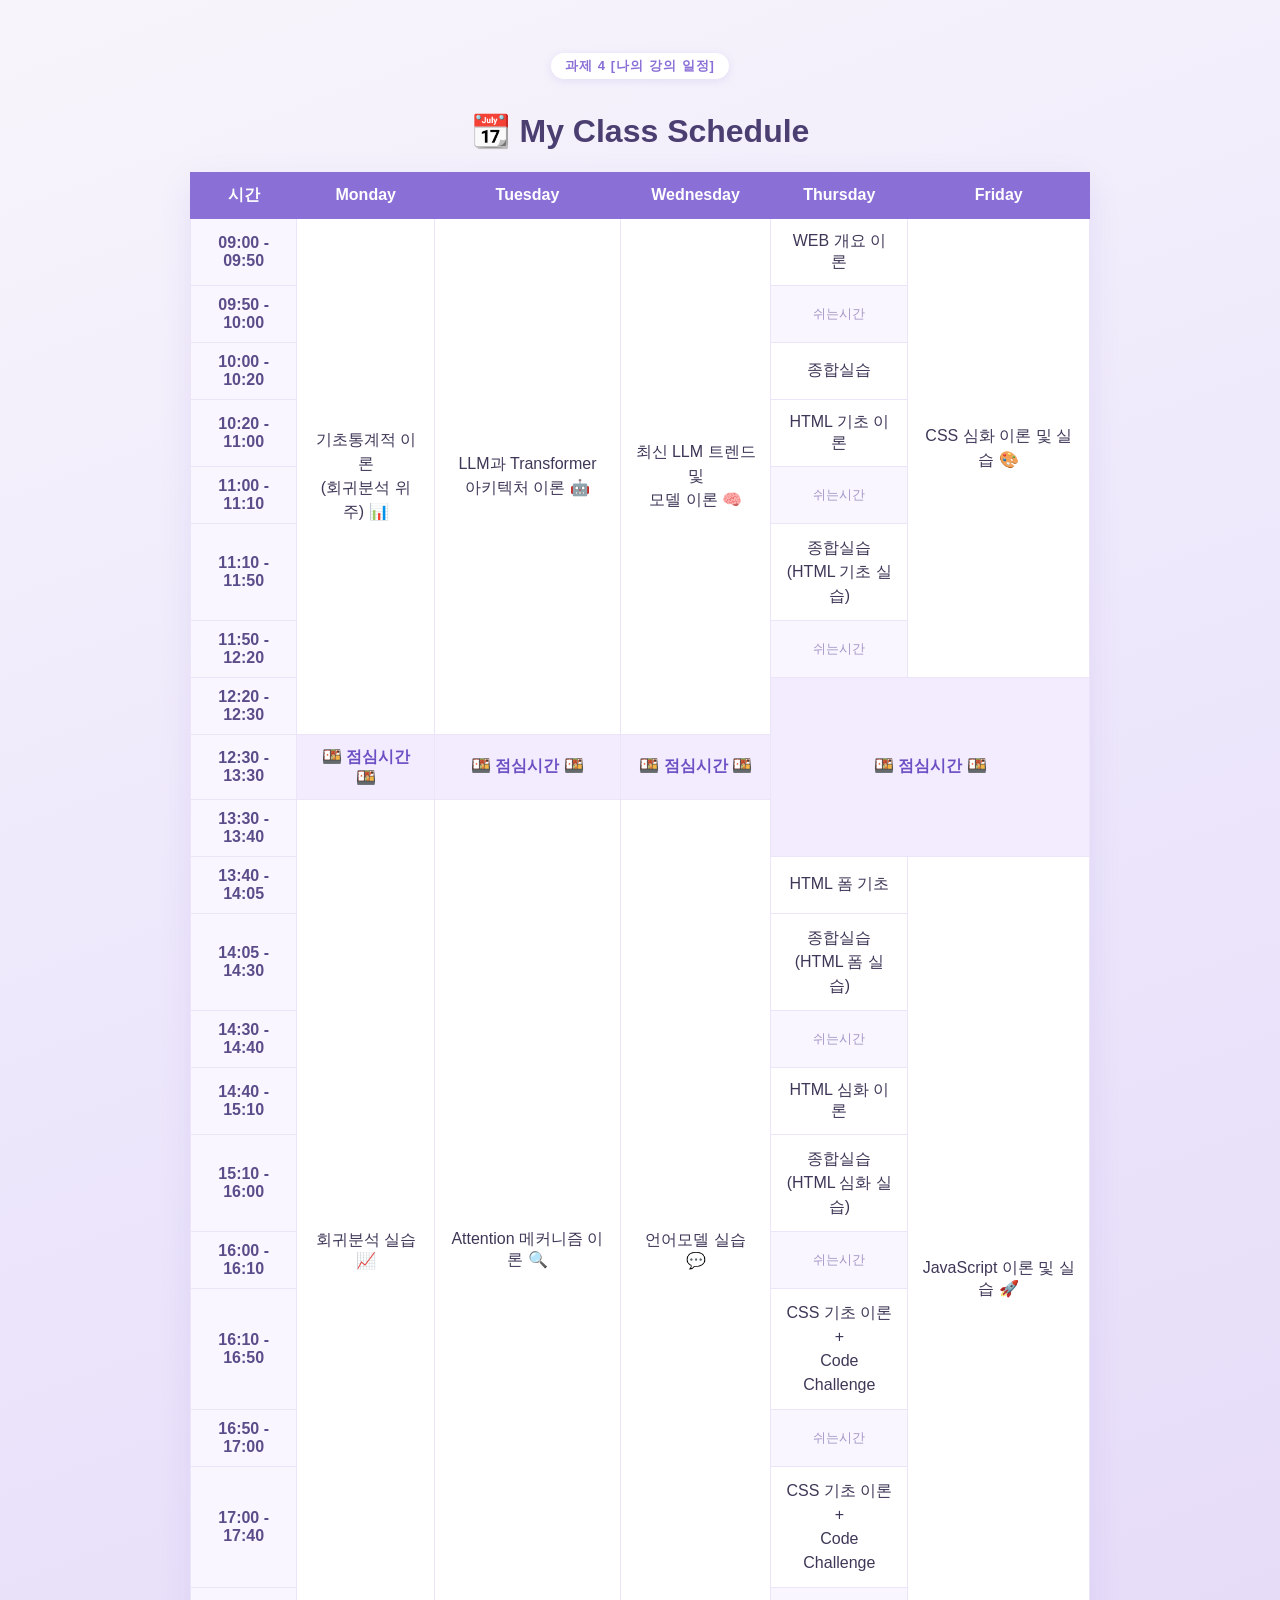
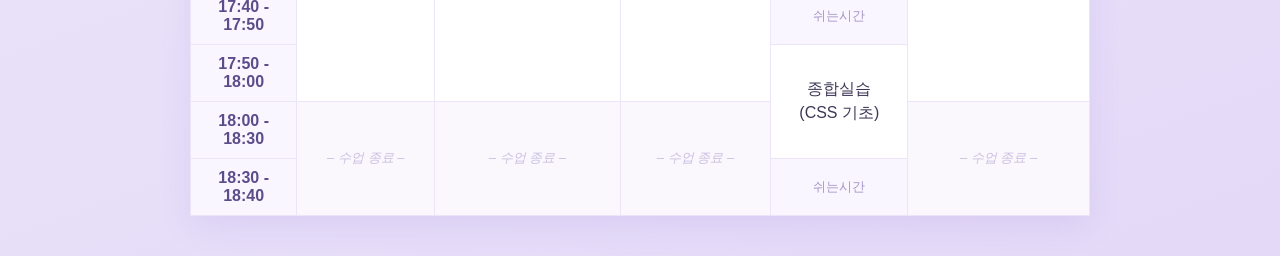
==== commit dae899c3: "style edit" ====
--- a/html/myClass.html
+++ b/html/myClass.html
@@ -4,7 +4,6 @@
     <meta charset="UTF-8">
     <meta name="viewport" content="width=device-width, initial-scale=1.0">
     <title>나의 강의 시간표</title>
-    <link rel="stylesheet" href="../css/style.css">
 </head>
 <body style="margin:0; padding:40px 20px; font-family:'Pretendard','Apple SD Gothic Neo','Malgun Gothic',sans-serif; background:linear-gradient(160deg, #f7f5fb 0%, #ece6fb 50%, #e4d9f7 100%); color:#3f3757;">
     <div style="max-width:900px; margin:0 auto;">
